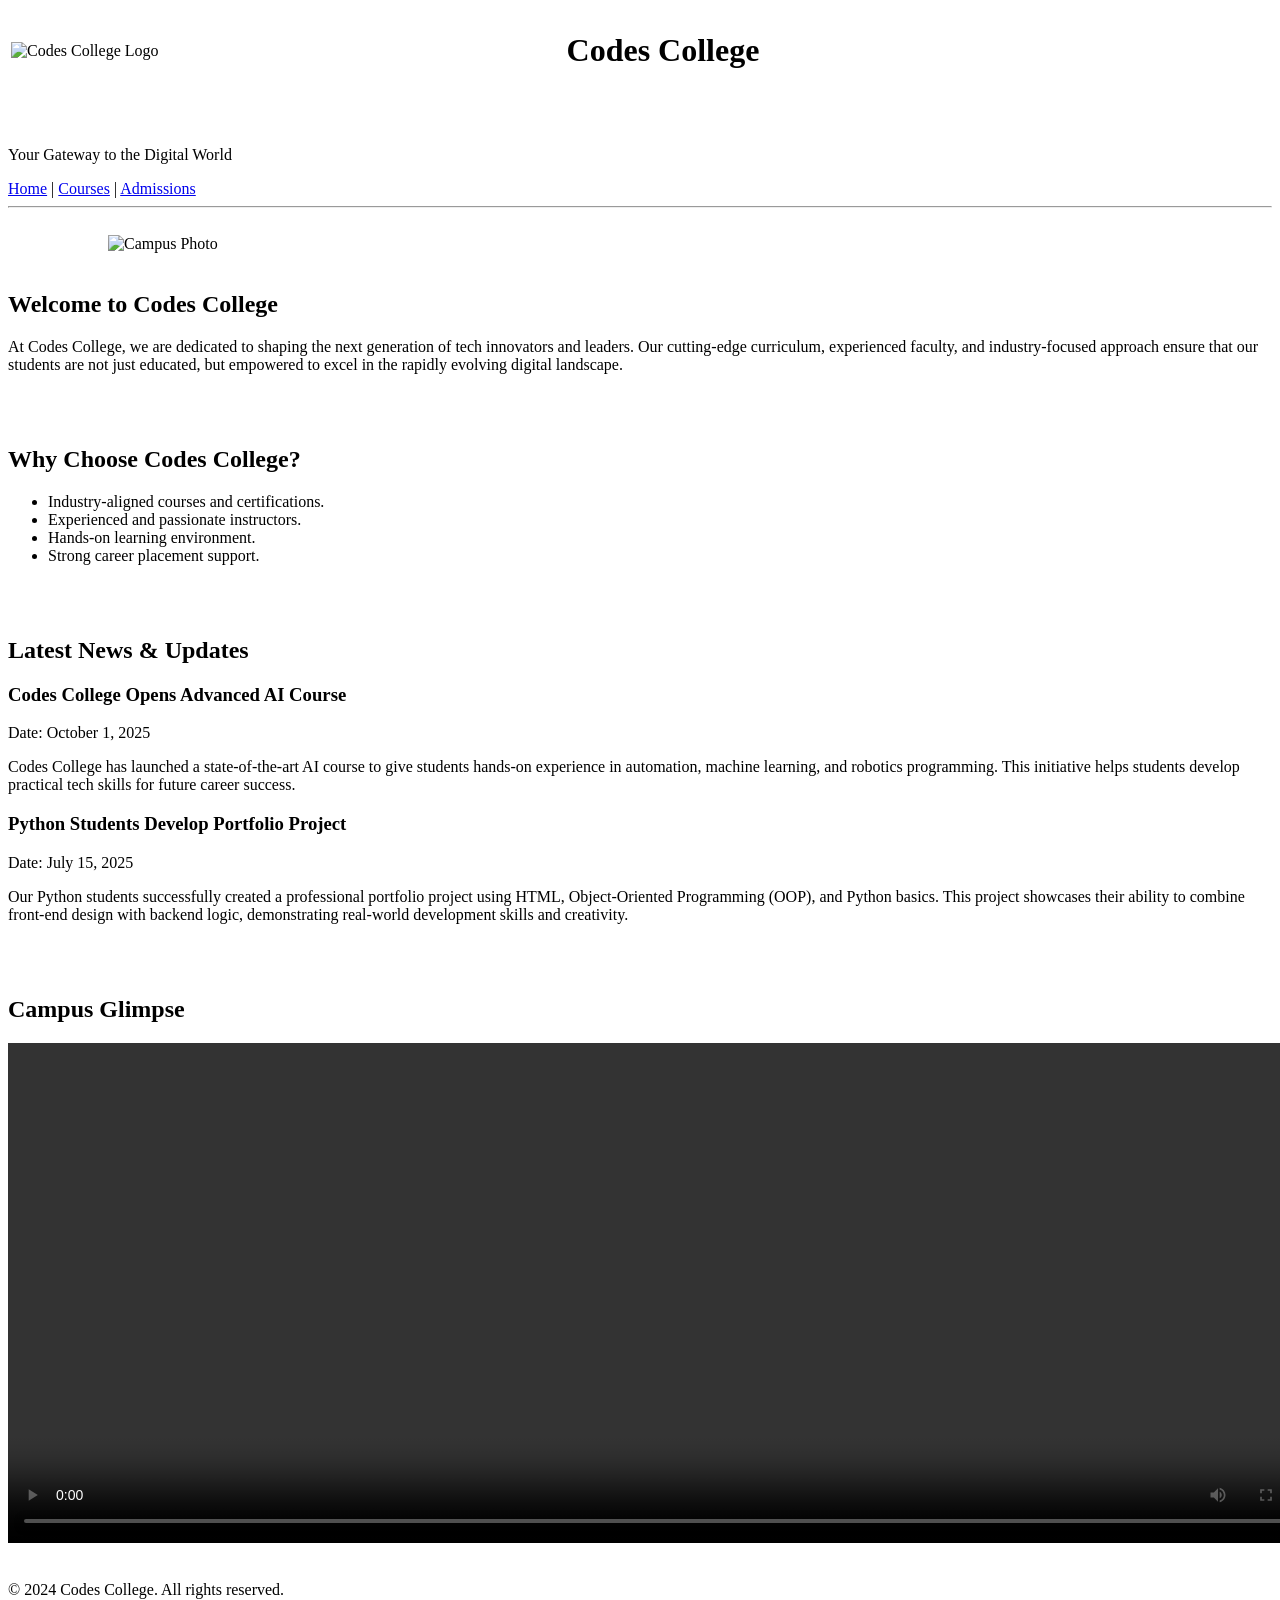
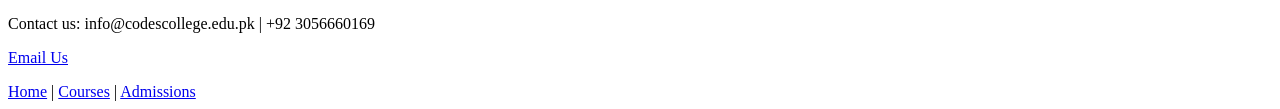
==== index.html @ 771e62ce "Add files via upload" ====
<!DOCTYPE html>
<html lang="en">
<head>
    <meta charset="UTF-8">
    <meta name="viewport" content="width=device-width, initial-scale=1.0">
    <title>Home_Codes College</title>
</head>
<body>
  <table>
  <tr>
  <td><img src="WhatsApp Image 2025-10-26 at 21.43.19_bceffb13.jpg" alt="Codes College Logo" width="160" height="80"></td>
  <td></td><td></td><td></td><td></td><td></td><td></td><td></td><td></td><td></td><td></td><td></td><td></td><td></td>
  <td></td><td></td><td></td><td></td><td></td><td></td><td></td><td></td><td></td><td></td><td></td><td></td><td></td>
  <td></td><td></td><td></td><td></td><td></td><td></td><td></td><td></td><td></td><td></td><td></td><td></td><td></td>
  <td></td><td></td><td></td><td></td><td></td><td></td><td></td><td></td><td></td><td></td><td></td><td></td><td></td>
  <td></td><td></td><td></td><td></td><td></td><td></td><td></td><td></td><td></td><td></td><td></td><td></td><td></td>
  <td></td><td></td><td></td><td></td><td></td><td></td><td></td><td></td><td></td><td></td><td></td><td></td><td></td>
  <td></td><td></td><td></td><td></td><td></td><td></td><td></td><td></td><td></td><td></td><td></td><td></td><td></td>
  <td></td><td></td><td></td><td></td><td></td><td></td><td></td><td></td><td></td><td></td>
  <td><h1>Codes College</h1></td></tr></table><br><br>
  <p>Your Gateway to the Digital World</p>
    <a href="index.html">Home</a> |
    <a href="courses.html">Courses</a> |
    <a href="admission.html">Admissions</a><hr><br>
  <img src="WhatsApp Image 2025-10-25 at 23.17.44_0a92a953.jpg"  alt="Campus Photo" width="1110" height="600" align="center" hspace="100"><br><br>
    
  <h2>Welcome to Codes College</h2>
    <p>At Codes College, we are dedicated to shaping the next generation of tech innovators and leaders. Our cutting-edge curriculum, experienced faculty, and industry-focused approach ensure that our students are not just educated, but empowered to excel in the rapidly evolving digital landscape.</p><br><br>
  <h2>Why Choose Codes College?</h2>
    <ul>
      <li>Industry-aligned courses and certifications.</li>
      <li>Experienced and passionate instructors.</li>
      <li>Hands-on learning environment.</li>
      <li>Strong career placement support.</li>
    </ul><br><br>
  <h2>Latest News & Updates</h2>  
    <h3>Codes College Opens Advanced AI Course</h3>
      <p>Date: October 1, 2025</p>
      <p>Codes College has launched a state-of-the-art AI course to give students hands-on experience in automation, machine learning, and robotics programming. 
      This initiative helps students develop practical tech skills for future career success.</p> 
    <h3>Python Students Develop Portfolio Project</h3>
        <p>Date: July 15, 2025</p>
        <p>Our Python students successfully created a professional portfolio project using HTML, Object-Oriented Programming (OOP), and Python basics. 
        This project showcases their ability to combine front-end design with backend logic, demonstrating real-world development skills and creativity.</p><br><br>
  <h2>Campus Glimpse</h2>
    <video src="WhatsApp Video 2025-10-25 at 23.17.44_6caedd09.mp4" width="1330" height="500" align="center" controls></video><br><br>
    <p>&copy; 2024 Codes College. All rights reserved.</p>
    <p>Contact us: info@codescollege.edu.pk | +92 3056660169</p>
    <p><a href="mailto:info@codescollege.edu.pk">Email Us</a></p>
    <a href="index.html">Home</a> |
    <a href="courses.html">Courses</a> |
    <a href="admission.html">Admissions</a>
</body>
</html>
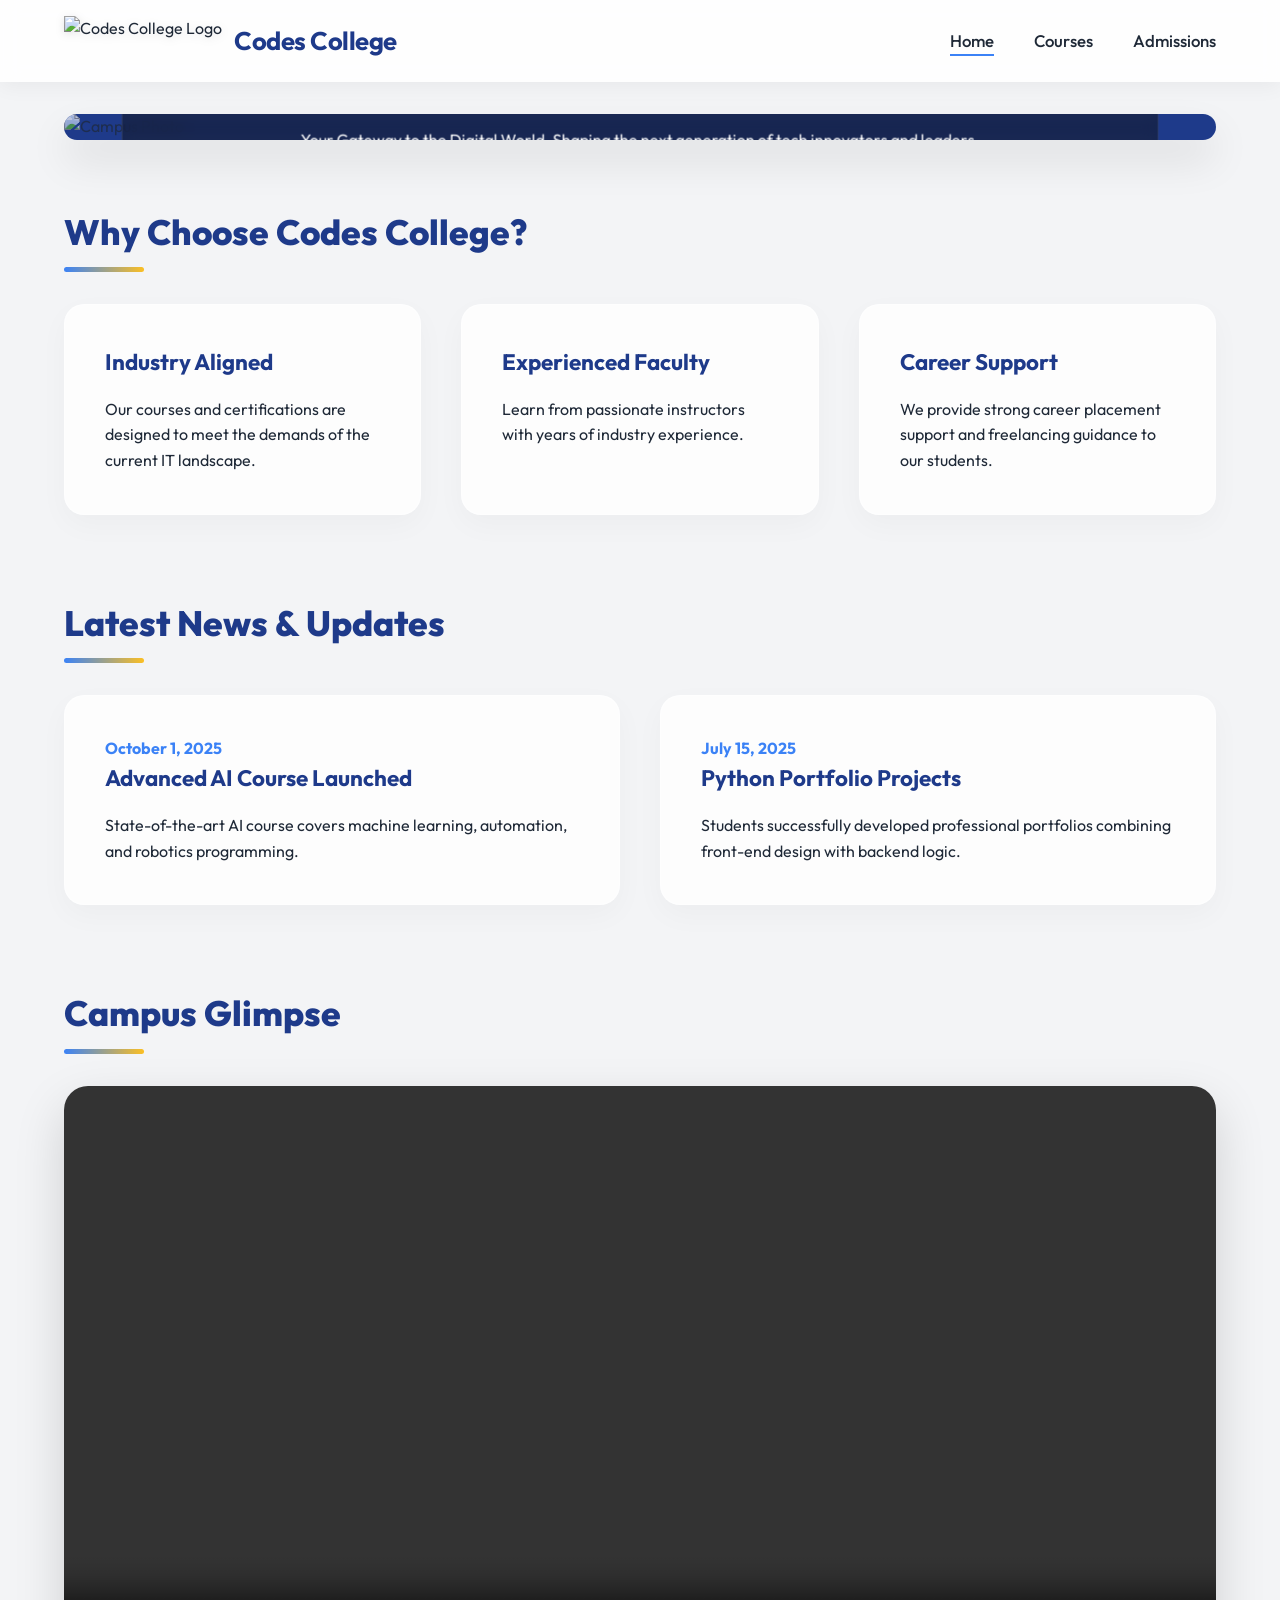
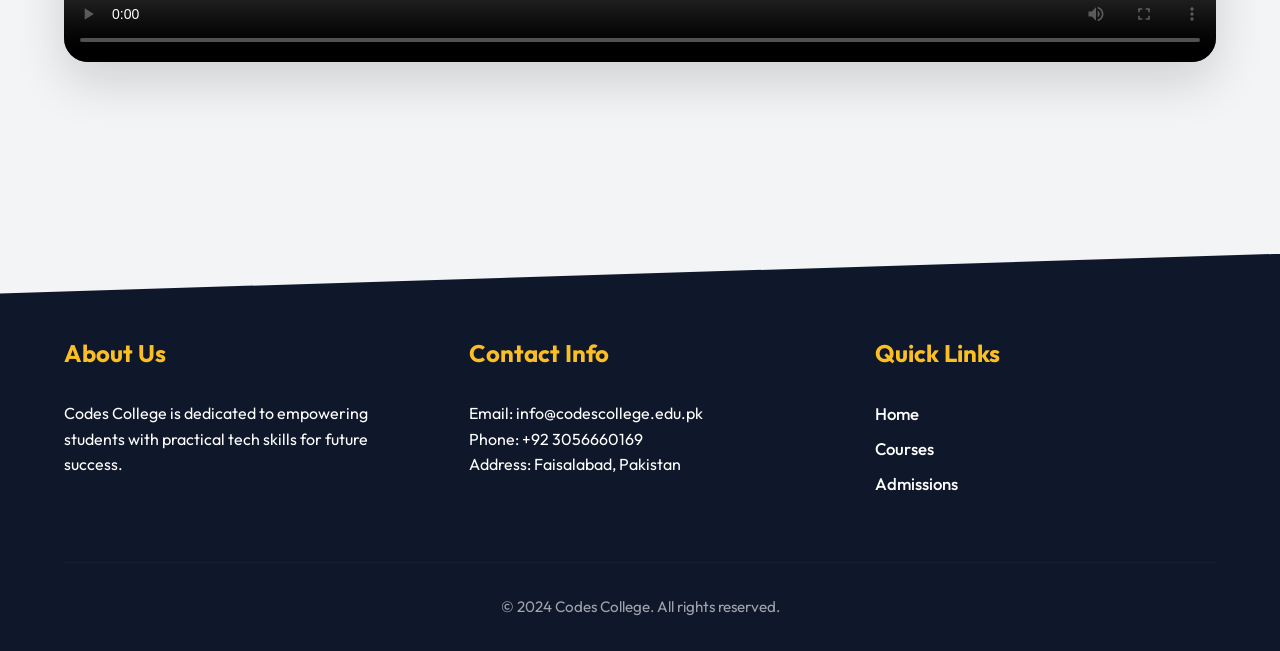
==== commit c4fb4140: "feat: Implement initial modern and responsive Codes College website, including homepage, courses, ad" ====
--- a/index.html
+++ b/index.html
@@ -1,54 +1,112 @@
 <!DOCTYPE html>
 <html lang="en">
+
 <head>
-    <meta charset="UTF-8">
-    <meta name="viewport" content="width=device-width, initial-scale=1.0">
-    <title>Home_Codes College</title>
+  <meta charset="UTF-8">
+  <meta name="viewport" content="width=device-width, initial-scale=1.0">
+  <title>Codes College | Home</title>
+  <link rel="stylesheet" href="style.css">
 </head>
+
 <body>
-  <table>
-  <tr>
-  <td><img src="WhatsApp Image 2025-10-26 at 21.43.19_bceffb13.jpg" alt="Codes College Logo" width="160" height="80"></td>
-  <td></td><td></td><td></td><td></td><td></td><td></td><td></td><td></td><td></td><td></td><td></td><td></td><td></td>
-  <td></td><td></td><td></td><td></td><td></td><td></td><td></td><td></td><td></td><td></td><td></td><td></td><td></td>
-  <td></td><td></td><td></td><td></td><td></td><td></td><td></td><td></td><td></td><td></td><td></td><td></td><td></td>
-  <td></td><td></td><td></td><td></td><td></td><td></td><td></td><td></td><td></td><td></td><td></td><td></td><td></td>
-  <td></td><td></td><td></td><td></td><td></td><td></td><td></td><td></td><td></td><td></td><td></td><td></td><td></td>
-  <td></td><td></td><td></td><td></td><td></td><td></td><td></td><td></td><td></td><td></td><td></td><td></td><td></td>
-  <td></td><td></td><td></td><td></td><td></td><td></td><td></td><td></td><td></td><td></td><td></td><td></td><td></td>
-  <td></td><td></td><td></td><td></td><td></td><td></td><td></td><td></td><td></td><td></td>
-  <td><h1>Codes College</h1></td></tr></table><br><br>
-  <p>Your Gateway to the Digital World</p>
-    <a href="index.html">Home</a> |
-    <a href="courses.html">Courses</a> |
-    <a href="admission.html">Admissions</a><hr><br>
-  <img src="WhatsApp Image 2025-10-25 at 23.17.44_0a92a953.jpg"  alt="Campus Photo" width="1110" height="600" align="center" hspace="100"><br><br>
-    
-  <h2>Welcome to Codes College</h2>
-    <p>At Codes College, we are dedicated to shaping the next generation of tech innovators and leaders. Our cutting-edge curriculum, experienced faculty, and industry-focused approach ensure that our students are not just educated, but empowered to excel in the rapidly evolving digital landscape.</p><br><br>
-  <h2>Why Choose Codes College?</h2>
-    <ul>
-      <li>Industry-aligned courses and certifications.</li>
-      <li>Experienced and passionate instructors.</li>
-      <li>Hands-on learning environment.</li>
-      <li>Strong career placement support.</li>
-    </ul><br><br>
-  <h2>Latest News & Updates</h2>  
-    <h3>Codes College Opens Advanced AI Course</h3>
-      <p>Date: October 1, 2025</p>
-      <p>Codes College has launched a state-of-the-art AI course to give students hands-on experience in automation, machine learning, and robotics programming. 
-      This initiative helps students develop practical tech skills for future career success.</p> 
-    <h3>Python Students Develop Portfolio Project</h3>
-        <p>Date: July 15, 2025</p>
-        <p>Our Python students successfully created a professional portfolio project using HTML, Object-Oriented Programming (OOP), and Python basics. 
-        This project showcases their ability to combine front-end design with backend logic, demonstrating real-world development skills and creativity.</p><br><br>
-  <h2>Campus Glimpse</h2>
-    <video src="WhatsApp Video 2025-10-25 at 23.17.44_6caedd09.mp4" width="1330" height="500" align="center" controls></video><br><br>
-    <p>&copy; 2024 Codes College. All rights reserved.</p>
-    <p>Contact us: info@codescollege.edu.pk | +92 3056660169</p>
-    <p><a href="mailto:info@codescollege.edu.pk">Email Us</a></p>
-    <a href="index.html">Home</a> |
-    <a href="courses.html">Courses</a> |
-    <a href="admission.html">Admissions</a>
+
+  <header>
+    <div class="logo-area">
+      <img src="WhatsApp Image 2025-10-26 at 21.43.19_bceffb13.jpg" alt="Codes College Logo">
+      <h1>Codes College</h1>
+    </div>
+    <nav>
+      <ul>
+        <li><a href="index.html" class="active">Home</a></li>
+        <li><a href="courses.html">Courses</a></li>
+        <li><a href="admission.html">Admissions</a></li>
+      </ul>
+    </nav>
+  </header>
+
+  <main>
+    <section class="hero">
+      <img src="WhatsApp Image 2025-10-25 at 23.17.44_0a92a953.jpg" alt="Campus Photo">
+      <div class="hero-content">
+        <div class="hero-text">
+          <h2>Welcome to Codes College</h2>
+          <p>Your Gateway to the Digital World. Shaping the next generation of tech innovators and leaders.</p>
+          <br>
+          <a href="admission.html" class="btn">Apply Now</a>
+        </div>
+      </div>
+    </section>
+
+    <section id="about" class="reveal">
+      <h2>Why Choose Codes College?</h2>
+      <div class="grid">
+        <div class="card">
+          <h3>Industry Aligned</h3>
+          <p>Our courses and certifications are designed to meet the demands of the current IT landscape.</p>
+        </div>
+        <div class="card">
+          <h3>Experienced Faculty</h3>
+          <p>Learn from passionate instructors with years of industry experience.</p>
+        </div>
+        <div class="card">
+          <h3>Career Support</h3>
+          <p>We provide strong career placement support and freelancing guidance to our students.</p>
+        </div>
+      </div>
+    </section>
+
+    <section id="news" class="reveal">
+      <h2>Latest News & Updates</h2>
+      <div class="grid">
+        <div class="card">
+          <span style="color: var(--secondary-color); font-weight: 700;">October 1, 2025</span>
+          <h3>Advanced AI Course Launched</h3>
+          <p>State-of-the-art AI course covers machine learning, automation, and robotics programming.</p>
+        </div>
+        <div class="card">
+          <span style="color: var(--secondary-color); font-weight: 700;">July 15, 2025</span>
+          <h3>Python Portfolio Projects</h3>
+          <p>Students successfully developed professional portfolios combining front-end design with backend logic.</p>
+        </div>
+      </div>
+    </section>
+
+    <section id="gallery" class="reveal">
+      <h2>Campus Glimpse</h2>
+      <div class="video-container">
+        <video src="WhatsApp Video 2025-10-25 at 23.17.44_6caedd09.mp4" controls></video>
+      </div>
+    </section>
+  </main>
+
+  <footer>
+    <div class="footer-content">
+      <div class="footer-section">
+        <h3>About Us</h3>
+        <p>Codes College is dedicated to empowering students with practical tech skills for future success.</p>
+      </div>
+      <div class="footer-section">
+        <h3>Contact Info</h3>
+        <p>Email: info@codescollege.edu.pk</p>
+        <p>Phone: +92 3056660169</p>
+        <p>Address: Faisalabad, Pakistan</p>
+      </div>
+      <div class="footer-section">
+        <h3>Quick Links</h3>
+        <nav>
+          <ul style="flex-direction: column; gap: 0.5rem;">
+            <li><a href="index.html" style="color: white;">Home</a></li>
+            <li><a href="courses.html" style="color: white;">Courses</a></li>
+            <li><a href="admission.html" style="color: white;">Admissions</a></li>
+          </ul>
+        </nav>
+      </div>
+    </div>
+    <div class="footer-bottom">
+      <p>&copy; 2024 Codes College. All rights reserved.</p>
+    </div>
+  </footer>
+
 </body>
+
 </html>
--- a/style.css
+++ b/style.css
@@ -0,0 +1,368 @@
+/* Google Fonts Import */
+@import url('https://fonts.googleapis.com/css2?family=Outfit:wght@300;400;600;700&display=swap');
+
+:root {
+    --primary-color: #1e3a8a;
+    --secondary-color: #3b82f6;
+    --accent-color: #fbbf24;
+    --text-color: #1f2937;
+    --bg-color: #f3f4f6;
+    --card-bg: rgba(255, 255, 255, 0.8);
+    --footer-bg: #0f172a;
+    --white: #ffffff;
+    --transition: all 0.4s cubic-bezier(0.4, 0, 0.2, 1);
+}
+
+html {
+    scroll-behavior: smooth;
+}
+
+* {
+    margin: 0;
+    padding: 0;
+    box-sizing: border-box;
+    font-family: 'Outfit', sans-serif;
+}
+
+body {
+    background-color: var(--bg-color);
+    color: var(--text-color);
+    line-height: 1.6;
+    overflow-x: hidden;
+}
+
+/* Animations */
+@keyframes fadeIn {
+    from {
+        opacity: 0;
+        transform: translateY(20px);
+    }
+
+    to {
+        opacity: 1;
+        transform: translateY(0);
+    }
+}
+
+@keyframes slideInLeft {
+    from {
+        opacity: 0;
+        transform: translateX(-50px);
+    }
+
+    to {
+        opacity: 1;
+        transform: translateX(0);
+    }
+}
+
+.reveal {
+    animation: fadeIn 0.8s ease-out forwards;
+}
+
+/* Header & Navigation */
+header {
+    background: rgba(255, 255, 255, 0.9);
+    backdrop-filter: blur(10px);
+    padding: 1rem 5%;
+    display: flex;
+    justify-content: space-between;
+    align-items: center;
+    position: sticky;
+    top: 0;
+    z-index: 1000;
+    box-shadow: 0 4px 20px rgba(0, 0, 0, 0.05);
+}
+
+.logo-area {
+    display: flex;
+    align-items: center;
+    gap: 12px;
+    animation: slideInLeft 0.6s ease-out;
+}
+
+.logo-area img {
+    height: 50px;
+    width: auto;
+    filter: drop-shadow(0 2px 4px rgba(0, 0, 0, 0.1));
+}
+
+.logo-area h1 {
+    font-size: 1.6rem;
+    color: var(--primary-color);
+    font-weight: 700;
+    letter-spacing: -0.5px;
+}
+
+nav ul {
+    display: flex;
+    list-style: none;
+    gap: 2.5rem;
+}
+
+nav a {
+    text-decoration: none;
+    color: var(--text-color);
+    font-weight: 500;
+    font-size: 1.05rem;
+    position: relative;
+    padding: 5px 0;
+    transition: var(--transition);
+}
+
+nav a::after {
+    content: '';
+    position: absolute;
+    bottom: 0;
+    left: 0;
+    width: 0;
+    height: 2px;
+    background: var(--secondary-color);
+    transition: var(--transition);
+}
+
+nav a:hover::after,
+nav a.active::after {
+    width: 100%;
+}
+
+nav a:hover {
+    color: var(--secondary-color);
+}
+
+/* Main Content */
+main {
+    padding: 2rem 5%;
+    max-width: 1300px;
+    margin: 0 auto;
+}
+
+/* Hero Section */
+.hero {
+    position: relative;
+    border-radius: 24px;
+    overflow: hidden;
+    margin-bottom: 4rem;
+    box-shadow: 0 20px 40px rgba(0, 0, 0, 0.1);
+    background: var(--primary-color);
+}
+
+.hero img {
+    width: 100%;
+    height: 600px;
+    object-fit: cover;
+    opacity: 0.7;
+    transition: transform 1s ease;
+}
+
+.hero:hover img {
+    transform: scale(1.05);
+}
+
+.hero-content {
+    position: absolute;
+    top: 50%;
+    left: 50%;
+    transform: translate(-50%, -50%);
+    text-align: center;
+    color: var(--white);
+    width: 90%;
+}
+
+.hero-text {
+    padding: 3rem;
+    background: rgba(15, 23, 42, 0.6);
+    backdrop-filter: blur(8px);
+    border-radius: 20px;
+    border: 1px solid rgba(255, 255, 255, 0.1);
+    animation: fadeIn 1s ease-out 0.3s both;
+}
+
+.hero-text h2 {
+    font-size: 3.5rem;
+    margin-bottom: 1rem;
+    color: var(--white);
+}
+
+.hero-text h2::after {
+    display: none;
+}
+
+/* Section Styling */
+section {
+    margin-bottom: 5rem;
+}
+
+h2 {
+    color: var(--primary-color);
+    font-size: 2.2rem;
+    margin-bottom: 2rem;
+    position: relative;
+    padding-bottom: 12px;
+    font-weight: 800;
+}
+
+h2::after {
+    content: '';
+    position: absolute;
+    bottom: 0;
+    left: 0;
+    width: 80px;
+    height: 5px;
+    background: linear-gradient(to right, var(--secondary-color), var(--accent-color));
+    border-radius: 10px;
+}
+
+.grid {
+    display: grid;
+    grid-template-columns: repeat(auto-fit, minmax(320px, 1fr));
+    gap: 2.5rem;
+}
+
+.card {
+    background: var(--card-bg);
+    backdrop-filter: blur(10px);
+    padding: 2.5rem;
+    border-radius: 20px;
+    border: 1px solid rgba(255, 255, 255, 0.4);
+    box-shadow: 0 10px 30px rgba(0, 0, 0, 0.03);
+    transition: var(--transition);
+    animation: fadeIn 0.8s ease-out both;
+}
+
+.card:hover {
+    transform: translateY(-10px);
+    box-shadow: 0 20px 40px rgba(0, 0, 0, 0.08);
+    background: var(--white);
+    border-color: var(--secondary-color);
+}
+
+.card h3 {
+    color: var(--primary-color);
+    margin-bottom: 1rem;
+    font-size: 1.4rem;
+}
+
+/* Video Container */
+.video-container {
+    width: 100%;
+    border-radius: 24px;
+    overflow: hidden;
+    box-shadow: 0 20px 50px rgba(0, 0, 0, 0.15);
+}
+
+.video-container video {
+    width: 100%;
+    display: block;
+}
+
+/* Form Styles */
+form {
+    background: var(--white);
+    padding: 3rem;
+    border-radius: 24px;
+    box-shadow: 0 20px 40px rgba(0, 0, 0, 0.05);
+}
+
+.form-group {
+    margin-bottom: 1.8rem;
+}
+
+label {
+    display: block;
+    font-weight: 600;
+    margin-bottom: 0.6rem;
+    color: var(--primary-color);
+}
+
+input,
+select,
+textarea {
+    width: 100%;
+    padding: 1rem;
+    border: 2px solid #e5e7eb;
+    border-radius: 12px;
+    font-size: 1rem;
+    transition: var(--transition);
+    outline: none;
+}
+
+input:focus,
+select:focus,
+textarea:focus {
+    border-color: var(--secondary-color);
+    box-shadow: 0 0 0 4px rgba(59, 130, 246, 0.1);
+}
+
+button,
+.btn {
+    background: linear-gradient(135deg, var(--primary-color), var(--secondary-color));
+    color: var(--white);
+    padding: 1.2rem 2.5rem;
+    border: none;
+    border-radius: 12px;
+    font-weight: 700;
+    cursor: pointer;
+    transition: var(--transition);
+    display: inline-block;
+    text-decoration: none;
+    text-align: center;
+    box-shadow: 0 4px 15px rgba(30, 58, 138, 0.3);
+}
+
+button:hover,
+.btn:hover {
+    transform: translateY(-2px);
+    box-shadow: 0 8px 25px rgba(30, 58, 138, 0.4);
+}
+
+/* Footer */
+footer {
+    background: var(--footer-bg);
+    color: var(--white);
+    padding: 5rem 5% 2rem;
+    margin-top: 5rem;
+    clip-path: polygon(0 10%, 100% 0, 100% 100%, 0% 100%);
+}
+
+.footer-content {
+    display: grid;
+    grid-template-columns: repeat(auto-fit, minmax(280px, 1fr));
+    gap: 4rem;
+    margin-bottom: 4rem;
+}
+
+.footer-section h3 {
+    margin-bottom: 1.8rem;
+    color: var(--accent-color);
+    font-size: 1.5rem;
+}
+
+.footer-bottom {
+    text-align: center;
+    padding-top: 2rem;
+    border-top: 1px solid rgba(255, 255, 255, 0.05);
+    font-size: 0.95rem;
+    opacity: 0.6;
+}
+
+/* Responsiveness */
+@media (max-width: 768px) {
+    header {
+        flex-direction: column;
+        padding: 1.5rem;
+    }
+
+    nav ul {
+        gap: 1.2rem;
+        margin-top: 1rem;
+    }
+
+    .hero-text h2 {
+        font-size: 2.2rem;
+    }
+
+    .hero img {
+        height: 400px;
+    }
+}
